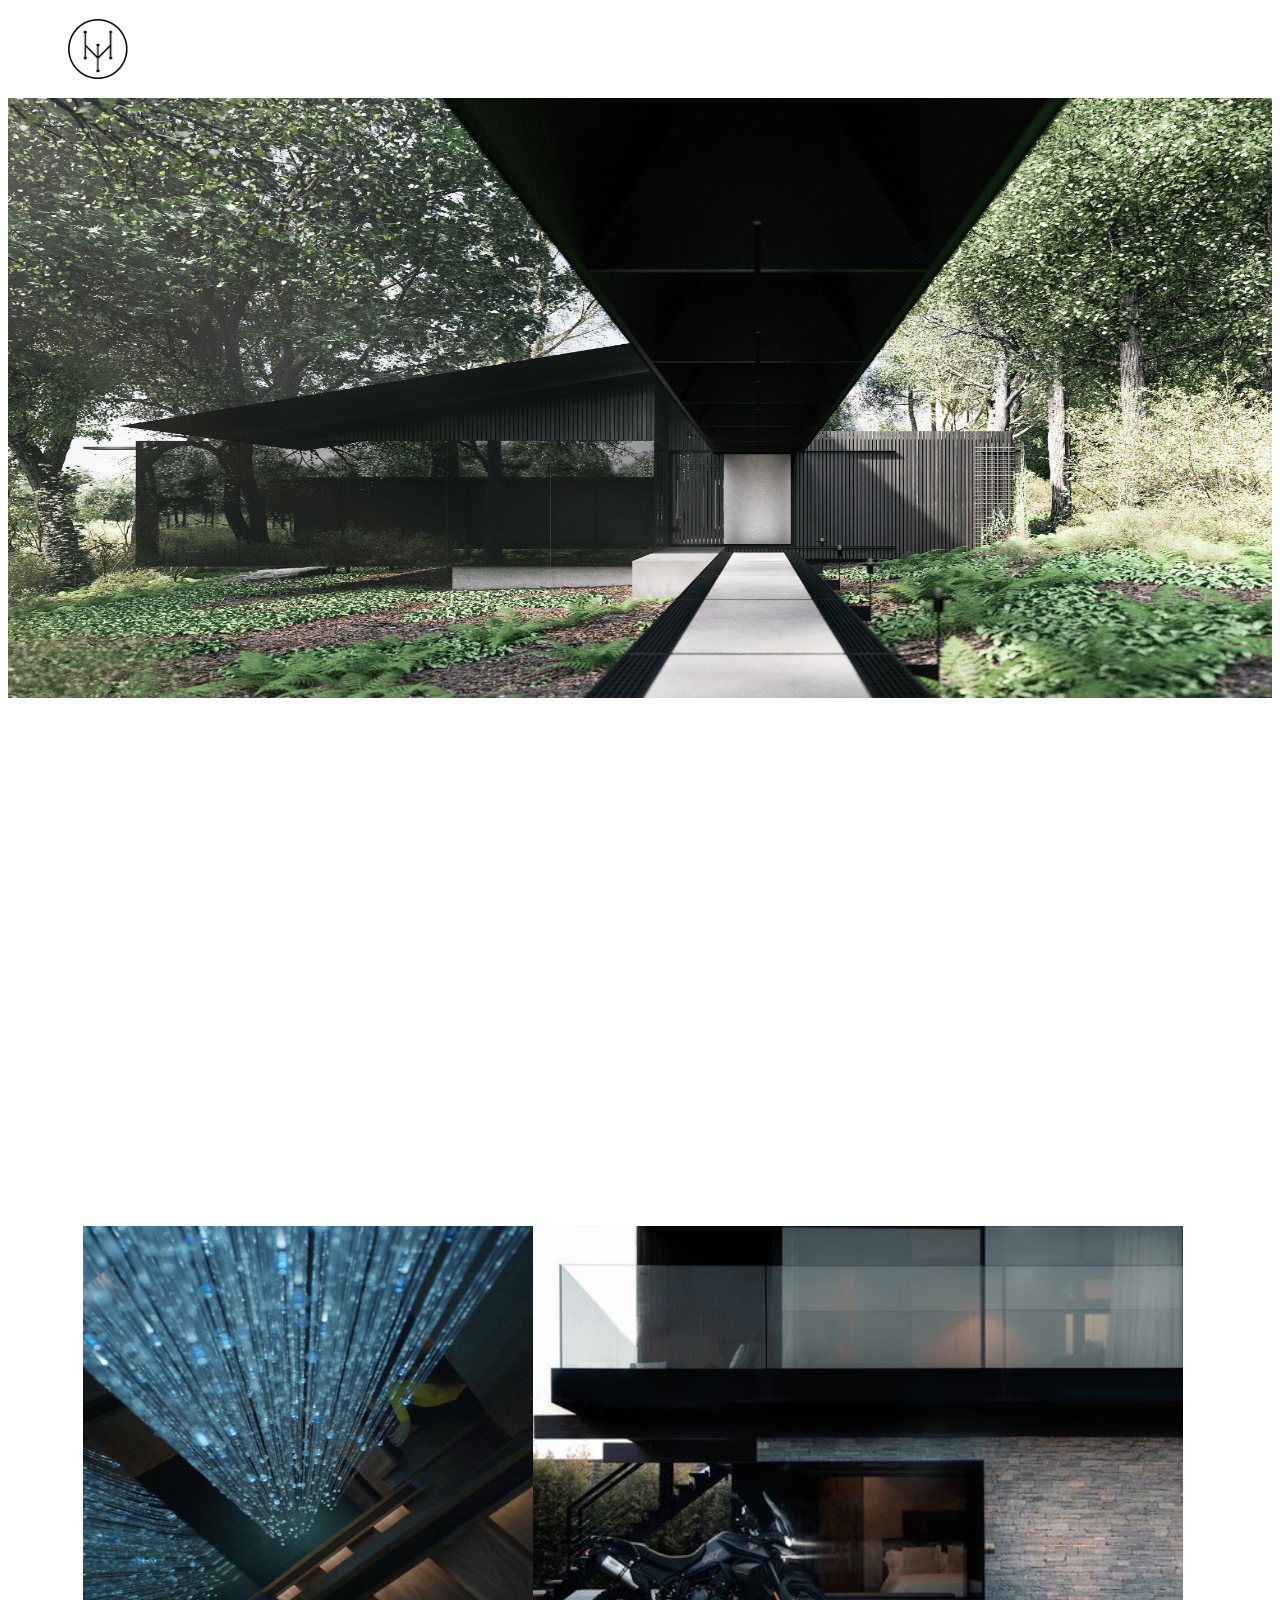
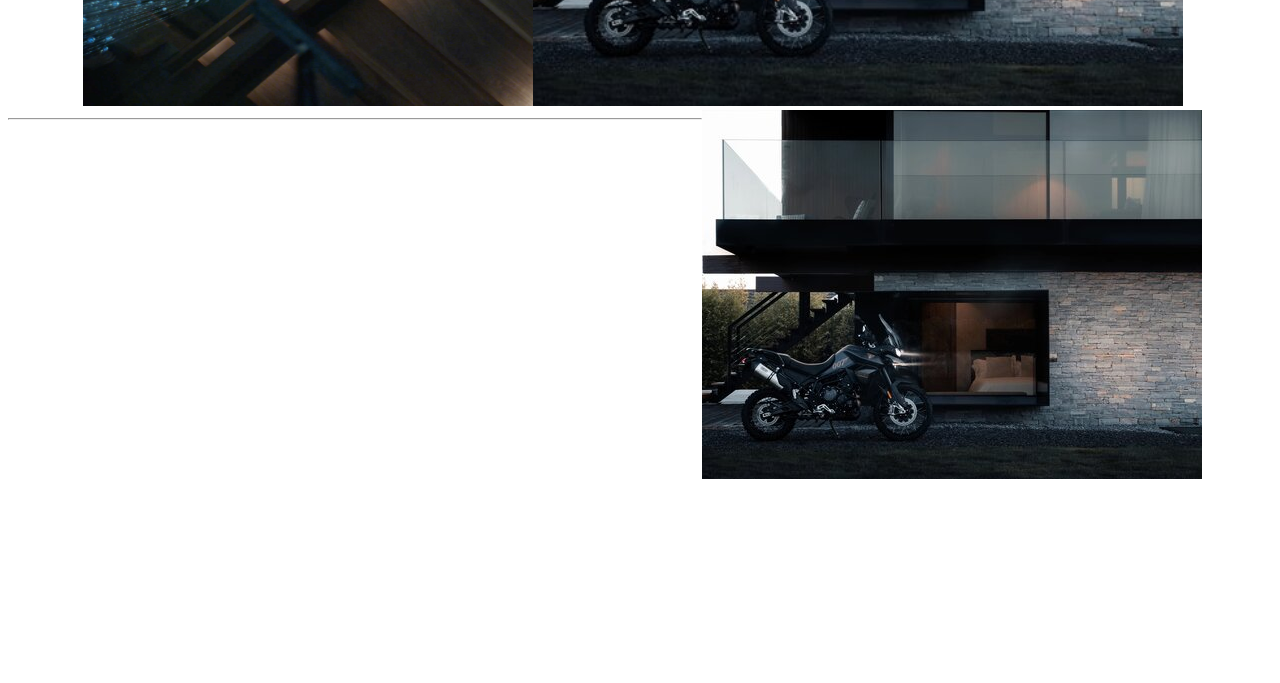
==== site.html @ e1b05549 "update" ====
<!DOCTYPE html>
<html lang="pt-br">
<head>
    <meta charset="UTF-8">
    <title>Portifolio</title>
    <style rel="stylesheet" href="style.css">
        .casa {
            float: right;
            display: inline-block;
            margin-right: 70px;
            margin-bottom: 200px;
        }
        .video {
            margin-left: 25px;
            margin-right: 25px;
            margin-top: 20px;
            margin-bottom: 20px;
        }
        .logo {
            margin-left: 60px;
            margin-top: 19px;
            margin-bottom: 15px;
        }
        .house {
            margin-top: 15px;
            margin-left: 0px;
            margin-right: 0px;
            align-content: center;
        }
        .chuva {
            margin-left: 75px;
        }
    </style>
</head>
<body>
    <div class="container-fluid">
      <div class="row">
        <div class="logo">
            <img src="Photos/hh.png" alt="Logo" width="60" height="60" text-align="center">
        </div>
        <div class="house">
            <img src="Photos/House.jpg" alt="casa" width="100%" height="600">
        </div>
        <div class="video">
            <iframe width="1290" height="480" src="https://www.youtube.com/embed/25XmcKuGVuY" title="YouTube video player" frameborder="0" allow="accelerometer; autoplay; clipboard-write; encrypted-media; gyroscope; picture-in-picture" allowfullscreen></iframe>
        </div>
        <div class="chuva">
            <img src="Photos/Rain.jpg" alt="chuvinha" width="450" height="480"><img src="Photos/silverhouse.jpg" alt="casinha" width="650" height="480" margin-left="10px">
        </div>
        <div class="casa">
            <img src="Photos/silverhouse.jpg" alt="casinha" >
        </div>       
        <hr> 
        
    
    
    
    
    
    
    
    
    
    
      </div>  
    </div>    
</body>
</html>
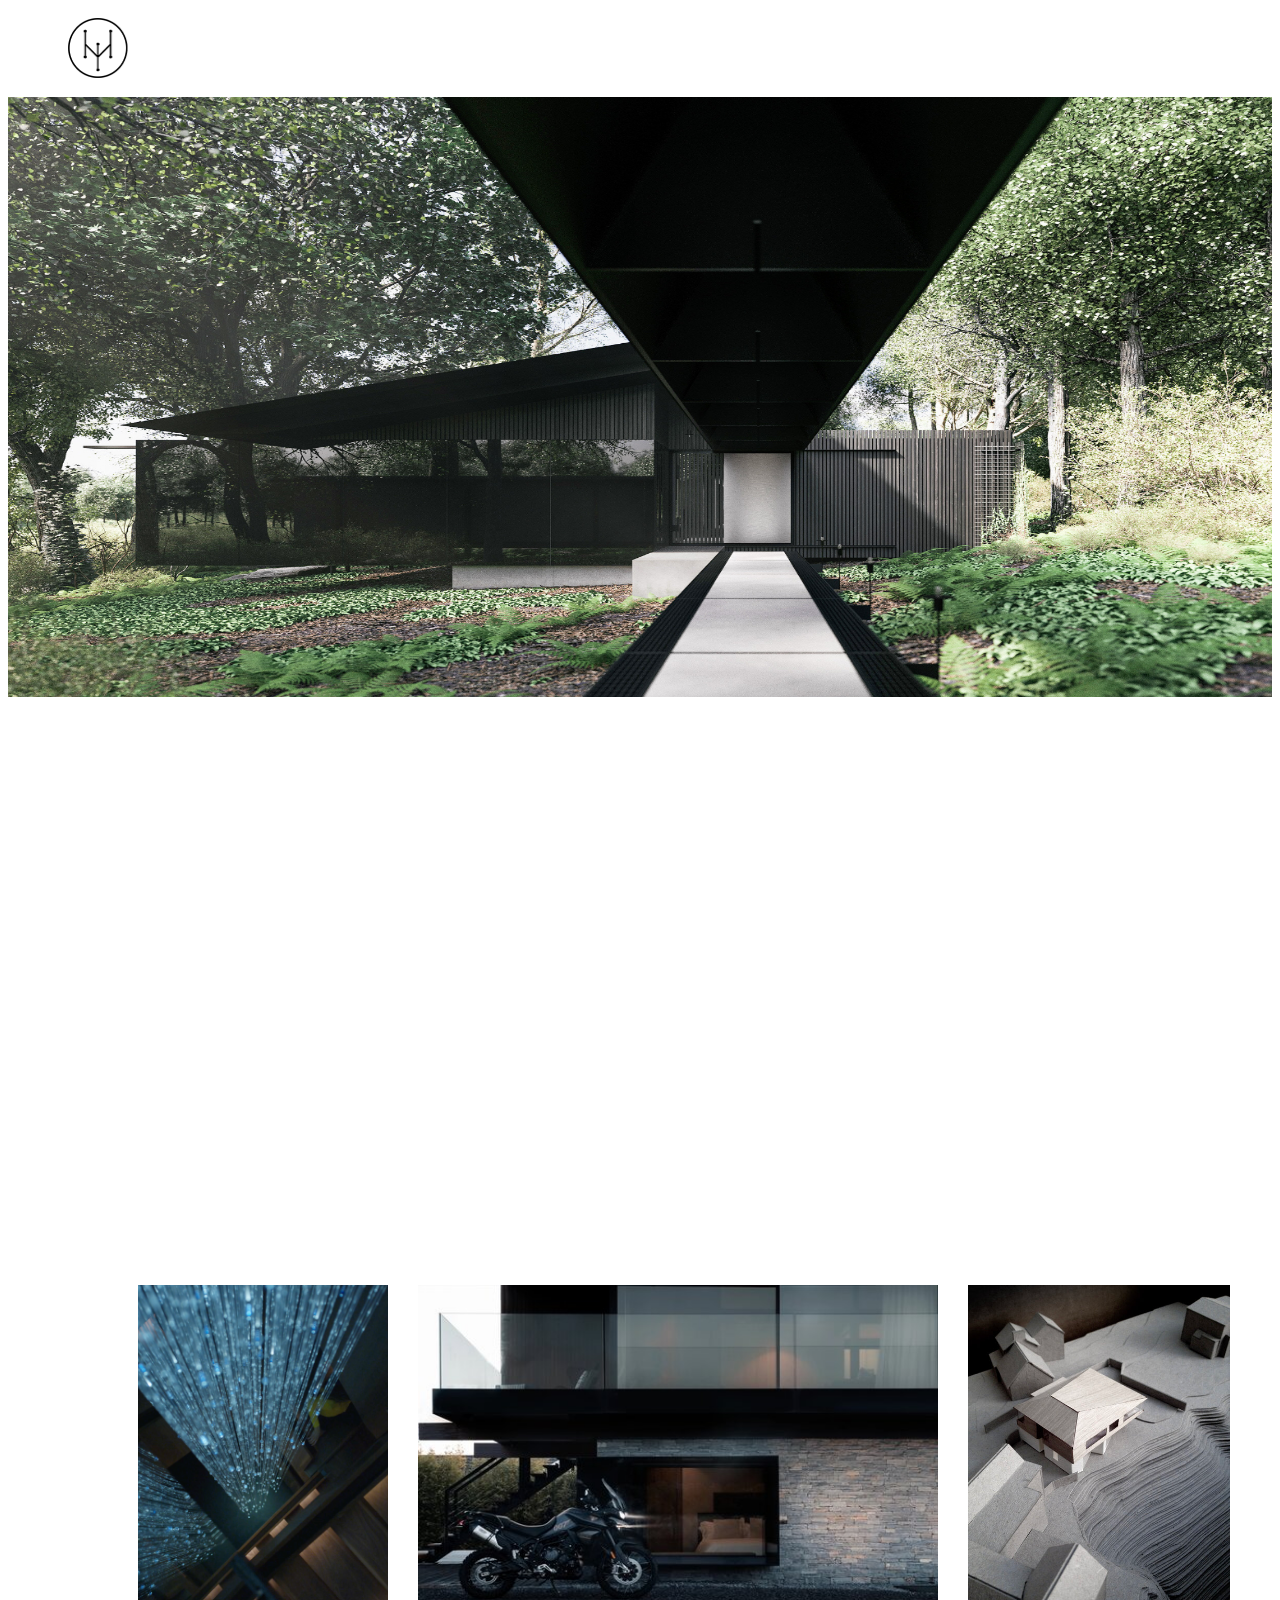
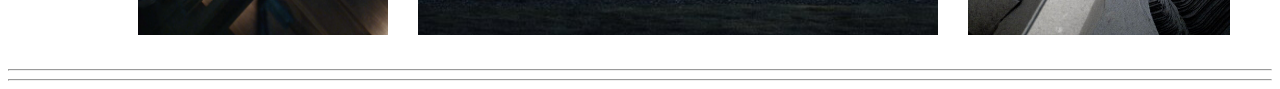
==== commit ce398bd8: "Update site.html" ====
--- a/site.html
+++ b/site.html
@@ -4,21 +4,15 @@
     <meta charset="UTF-8">
     <title>Portifolio</title>
     <style rel="stylesheet" href="style.css">
-        .casa {
-            float: right;
-            display: inline-block;
-            margin-right: 70px;
-            margin-bottom: 200px;
-        }
         .video {
             margin-left: 25px;
             margin-right: 25px;
-            margin-top: 20px;
-            margin-bottom: 20px;
+            margin-top: 50px;
+            margin-bottom: 50px;
         }
         .logo {
             margin-left: 60px;
-            margin-top: 19px;
+            margin-top: 18px;
             margin-bottom: 15px;
         }
         .house {
@@ -28,8 +22,12 @@
             align-content: center;
         }
         .chuva {
-            margin-left: 75px;
+            margin-left: 130px;
+            margin-top: 50px;
+            align-content: center;
+            margin-bottom: 30px;
         }
+        
     </style>
 </head>
 <body>
@@ -45,12 +43,10 @@
             <iframe width="1290" height="480" src="https://www.youtube.com/embed/25XmcKuGVuY" title="YouTube video player" frameborder="0" allow="accelerometer; autoplay; clipboard-write; encrypted-media; gyroscope; picture-in-picture" allowfullscreen></iframe>
         </div>
         <div class="chuva">
-            <img src="Photos/Rain.jpg" alt="chuvinha" width="450" height="480"><img src="Photos/silverhouse.jpg" alt="casinha" width="650" height="480" margin-left="10px">
+            <img src="Photos/Rain.jpg" alt="chuvinha" width="250" height="350"><img src="Photos/silverhouse.jpg" alt="casinha" width="520" height="350" hspace="30px"><img src="Photos/plantaalta.jpg" alt="Maquete" height="350">
         </div>
-        <div class="casa">
-            <img src="Photos/silverhouse.jpg" alt="casinha" >
-        </div>       
-        <hr> 
+        <hr>
+        <hr>
         
     
     
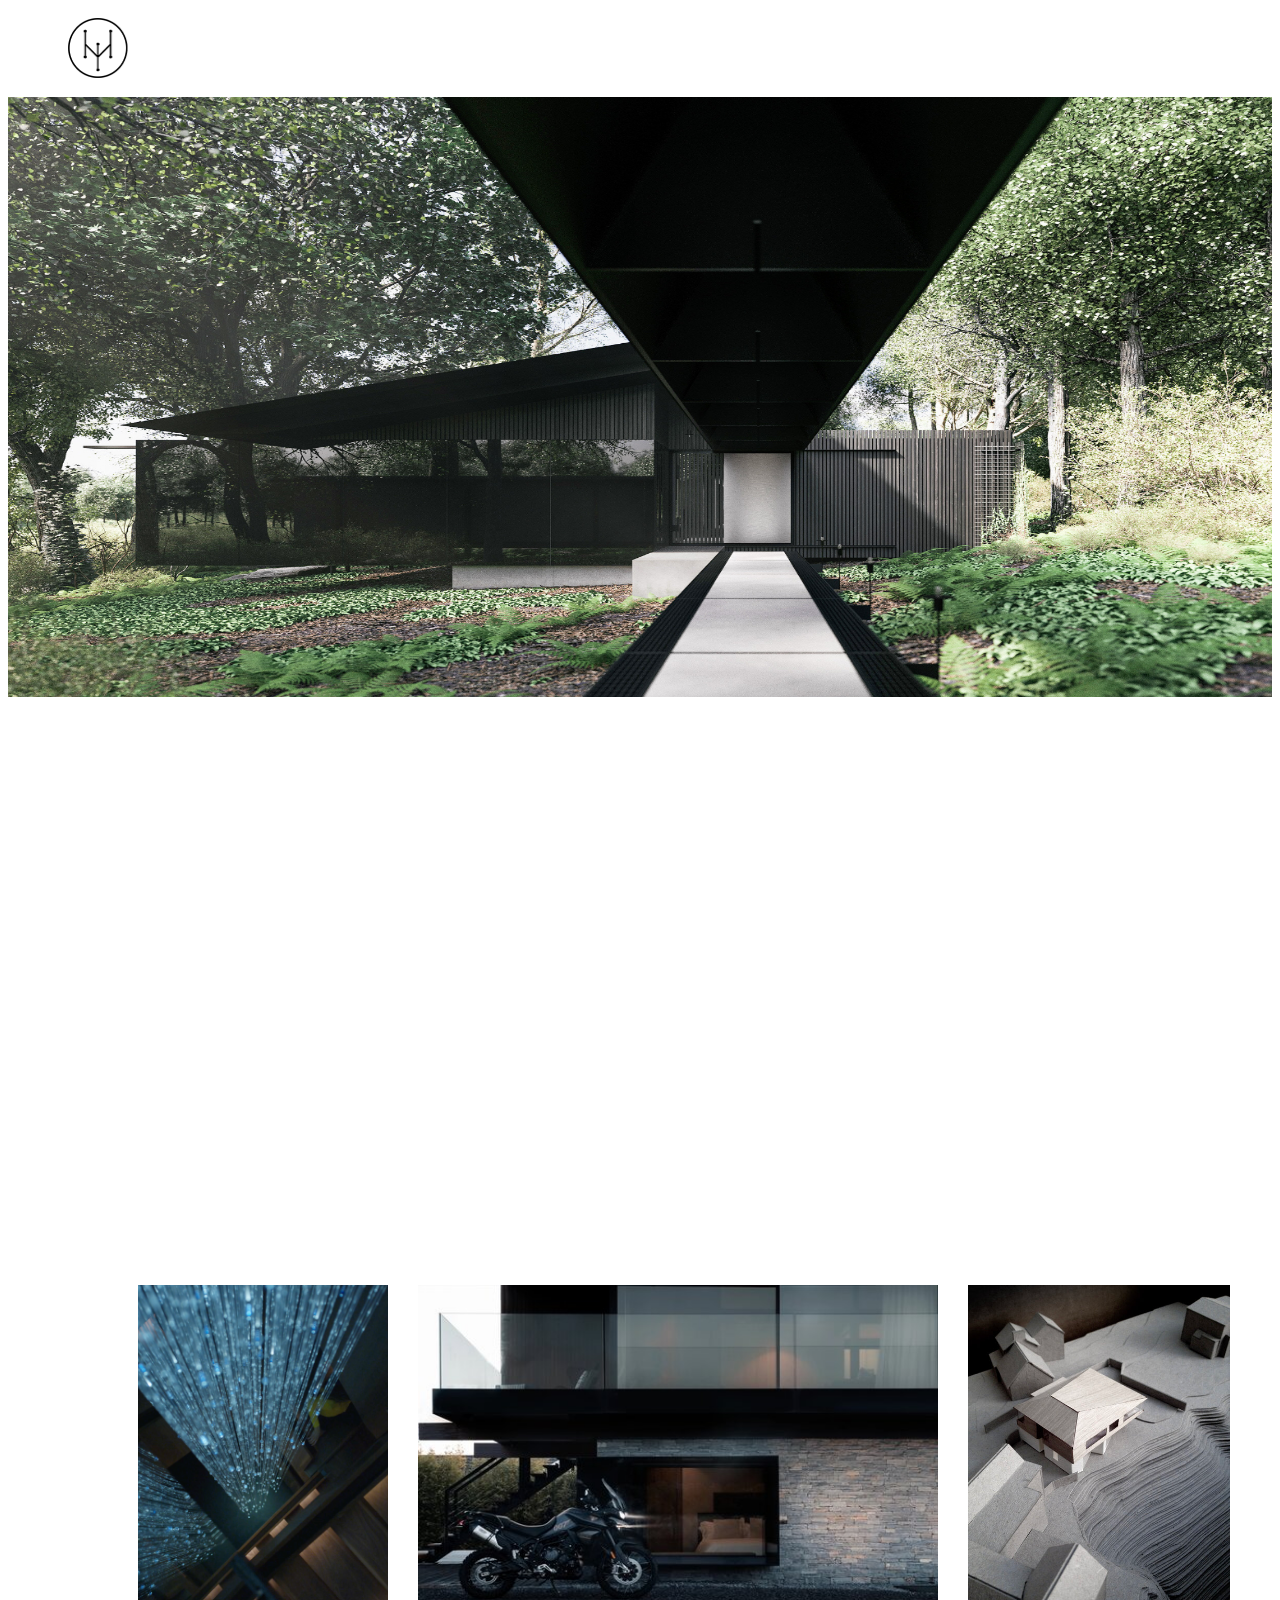
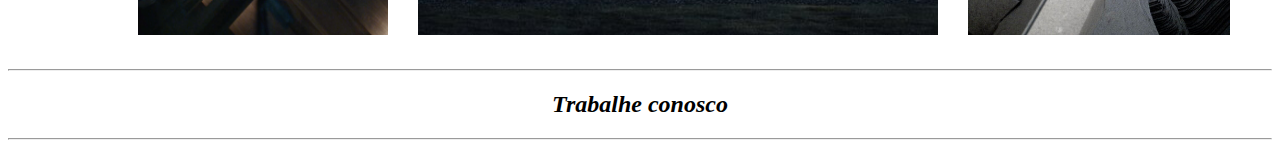
==== commit b234b402: "Update site.html" ====
--- a/site.html
+++ b/site.html
@@ -27,7 +27,10 @@
             align-content: center;
             margin-bottom: 30px;
         }
-        
+        .botão {
+            text-align: center;
+            font-style: italic;
+        }
     </style>
 </head>
 <body>
@@ -46,6 +49,10 @@
             <img src="Photos/Rain.jpg" alt="chuvinha" width="250" height="350"><img src="Photos/silverhouse.jpg" alt="casinha" width="520" height="350" hspace="30px"><img src="Photos/plantaalta.jpg" alt="Maquete" height="350">
         </div>
         <hr>
+        <div class="botão">
+            <p><h2>Trabalhe conosco</h2></p>
+
+        </div>
         <hr>
         
     
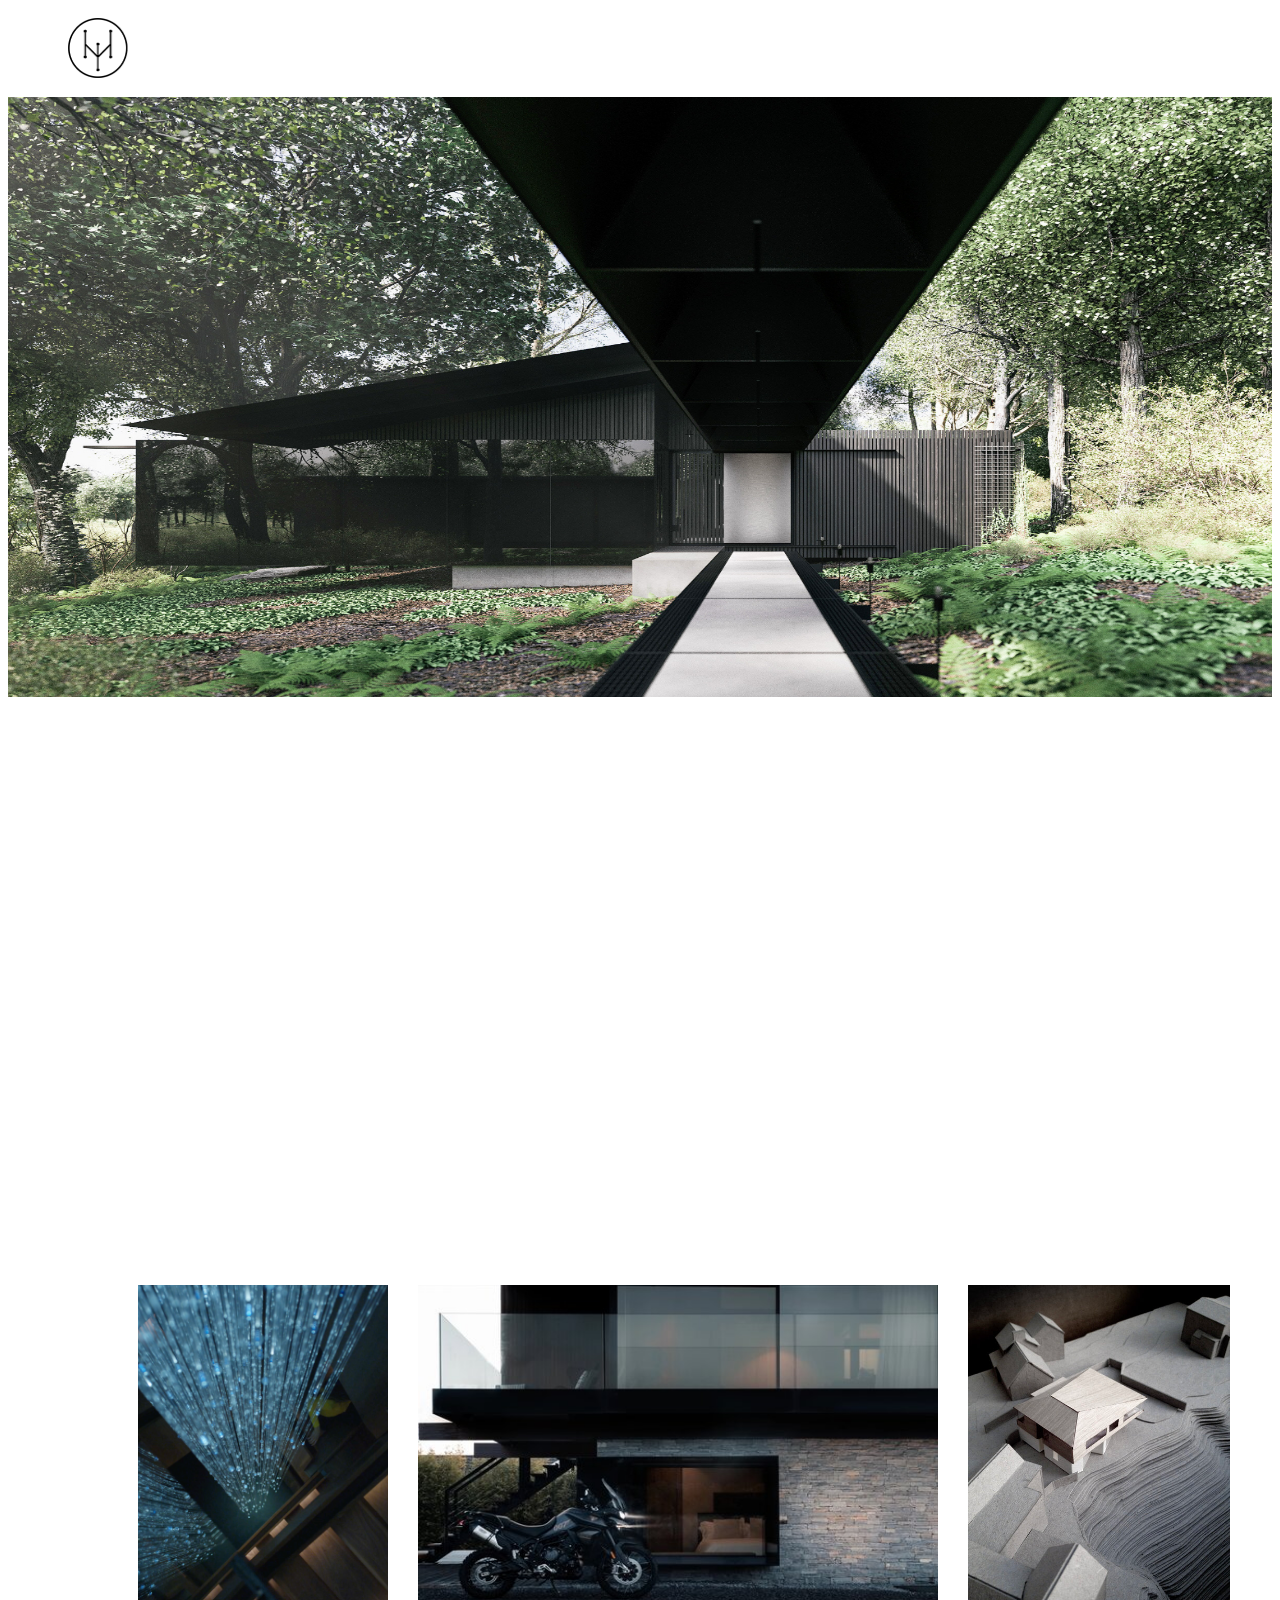
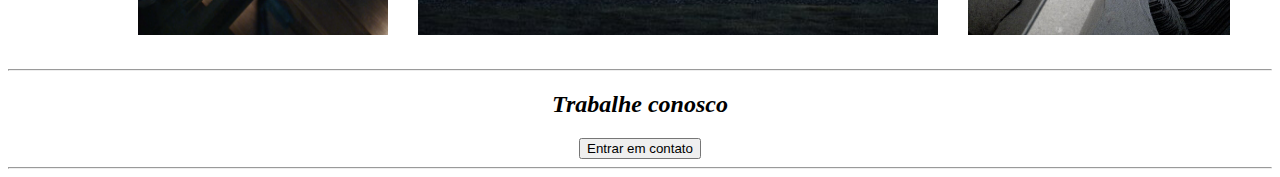
==== commit edefdb81: "Update site.html" ====
--- a/site.html
+++ b/site.html
@@ -51,7 +51,7 @@
         <hr>
         <div class="botão">
             <p><h2>Trabalhe conosco</h2></p>
-
+            <button>Entrar em contato</button>
         </div>
         <hr>
         
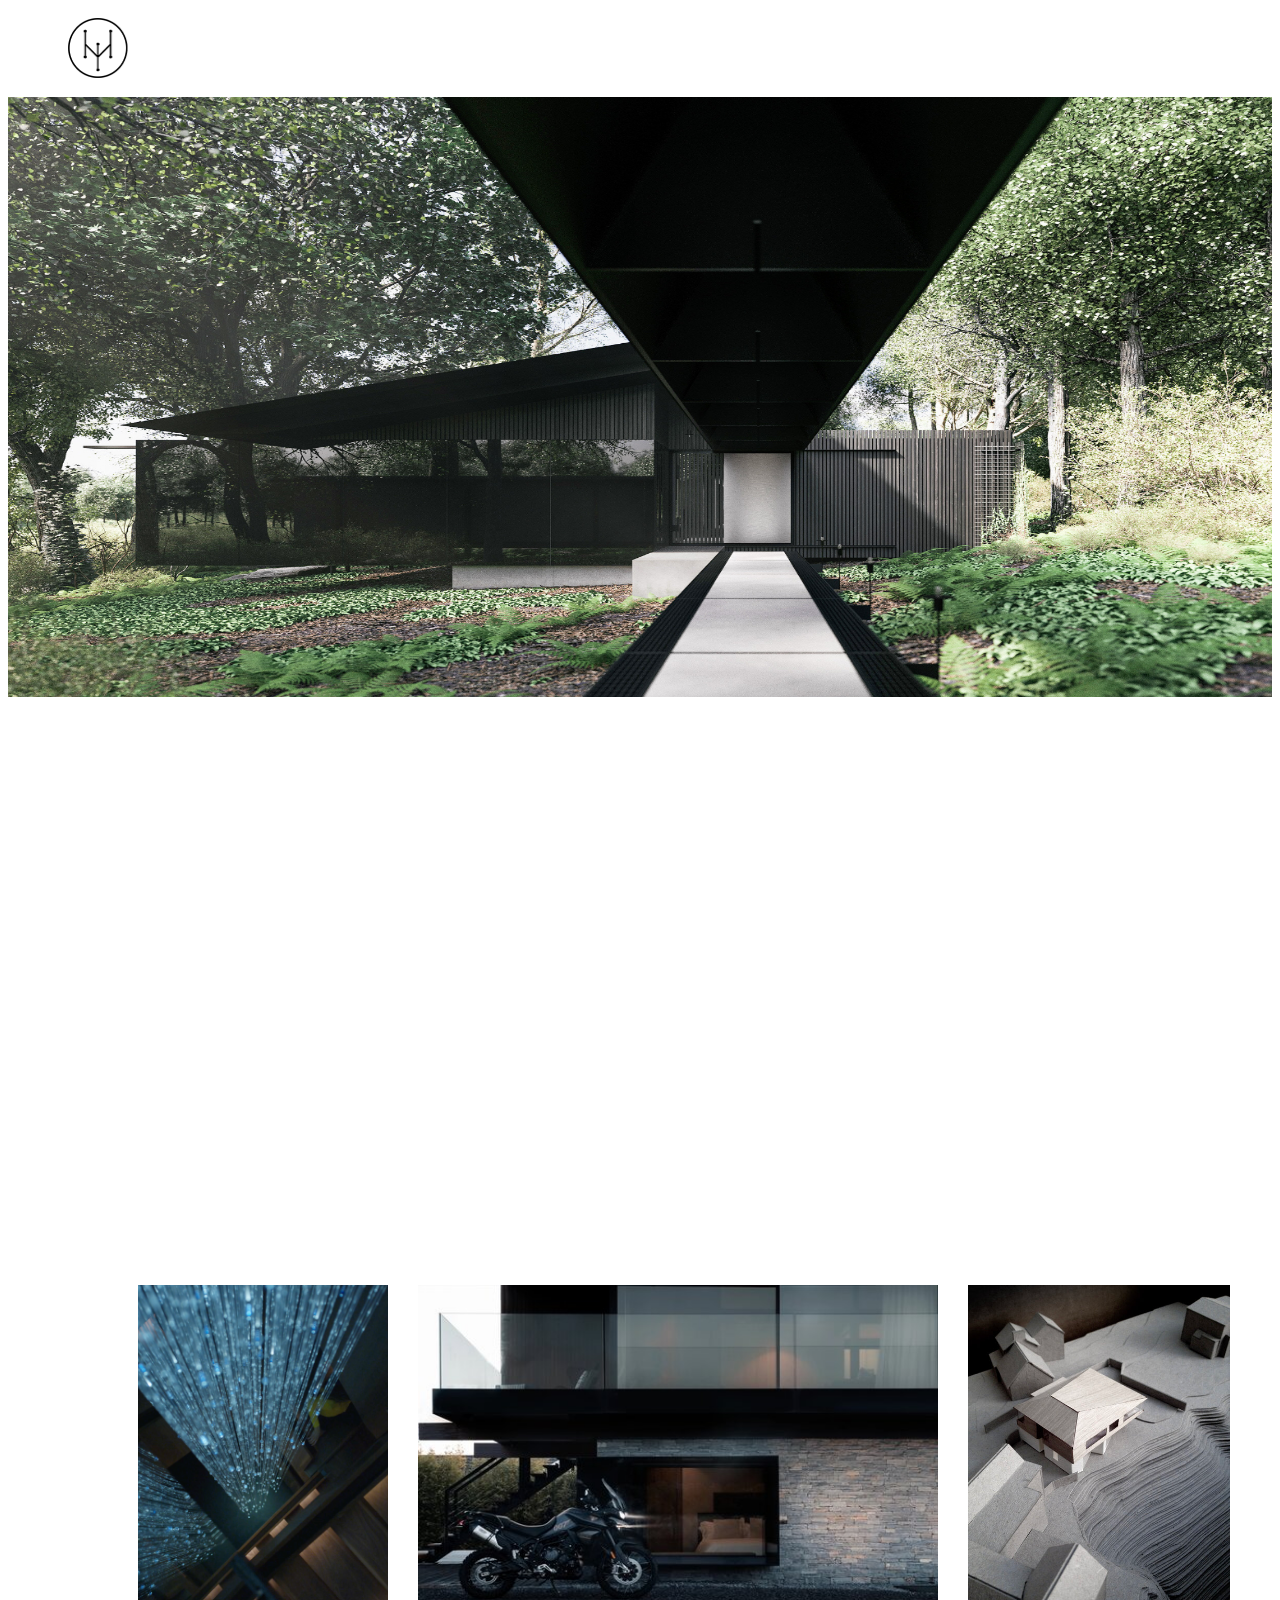
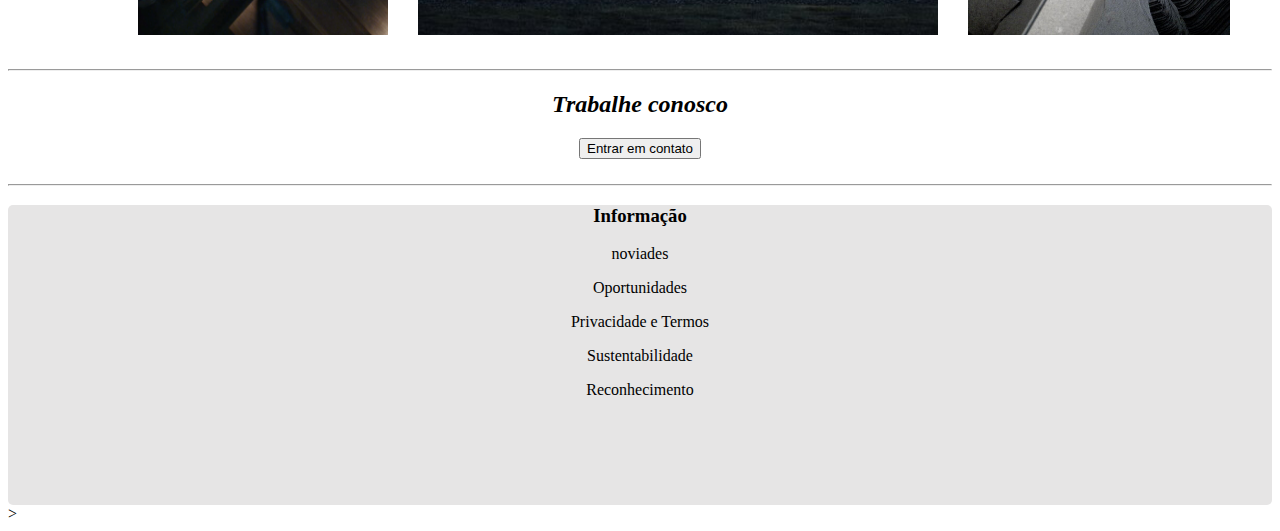
==== commit 1b8d2df9: "Update site.html" ====
--- a/site.html
+++ b/site.html
@@ -13,7 +13,7 @@
         .logo {
             margin-left: 60px;
             margin-top: 18px;
-            margin-bottom: 15px;
+            margin-bottom: 15px;;
         }
         .house {
             margin-top: 15px;
@@ -30,6 +30,17 @@
         .botão {
             text-align: center;
             font-style: italic;
+            margin-bottom: 25px;
+            border-bottom: 10px;
+            
+        }
+        .footer {
+            background-color: rgb(230, 229, 229);
+            width: auto;
+            height: 300px;
+            text-align: center;
+            border-radius: 5px;
+            text
         }
     </style>
 </head>
@@ -54,13 +65,18 @@
             <button>Entrar em contato</button>
         </div>
         <hr>
-        
-    
-    
-    
-    
-    
-    
+        <footer class="footer">
+            <div class="informação">
+                <h3>Informação</h3>
+                <p>noviades</p>
+                <p>Oportunidades</p>
+                <p>Privacidade e Termos</p>
+                <p>Sustentabilidade</p>
+                <p>Reconhecimento</p>
+
+            </div>
+        </footer>>
+
     
     
     
